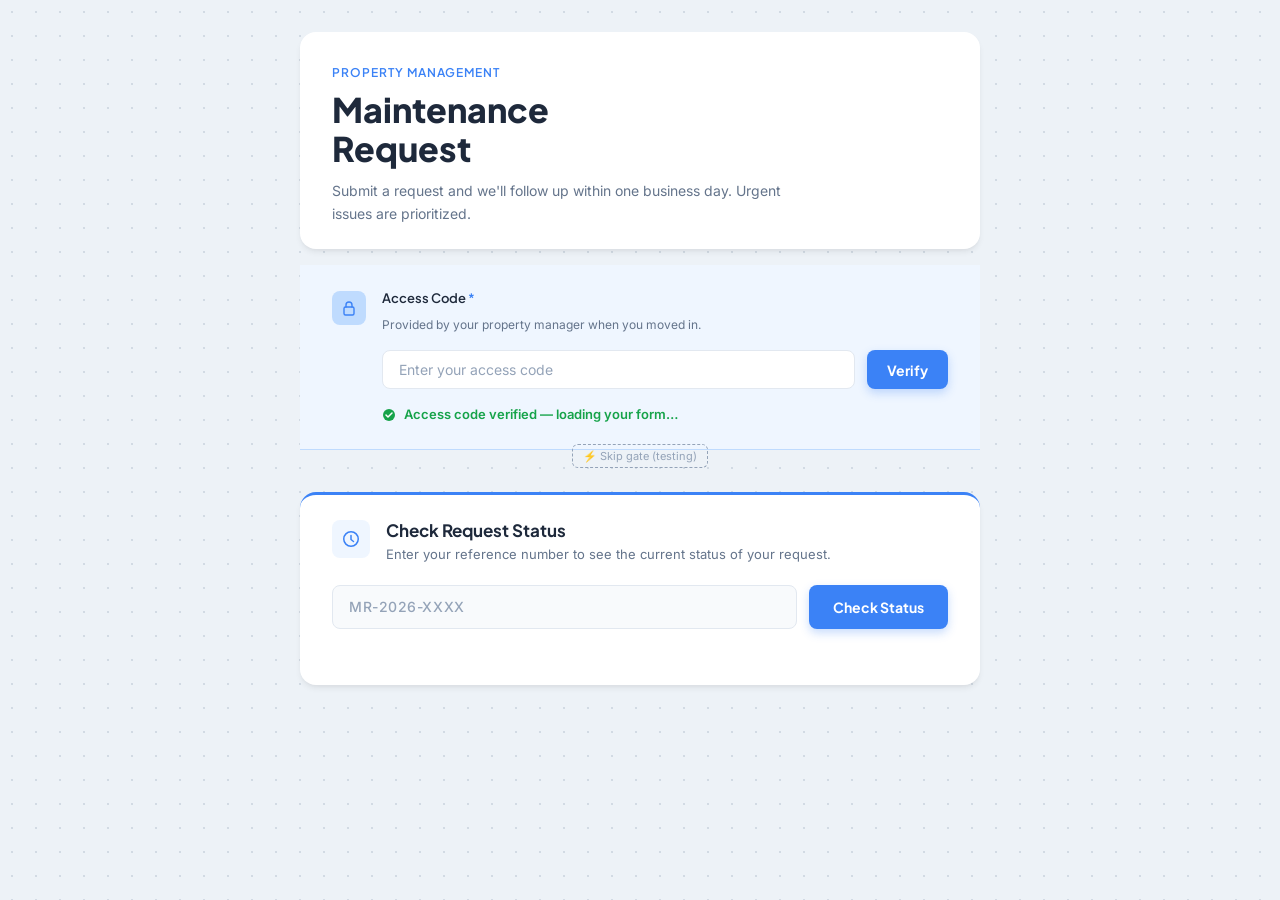
==== index.html @ 2caa8ffc "Rename maintenance_request.html to index.html for GitHub Pages Co-Authored-By: Claude Sonnet 4.6 <no" ====
<!DOCTYPE html>
<html lang="en">
<head>
  <meta charset="UTF-8" />
  <meta name="viewport" content="width=device-width, initial-scale=1.0" />
  <title>Maintenance Request</title>
  <link rel="stylesheet" href="style.css" />
</head>
<body>

<main class="page">
  <div class="form-container" id="formContainer">

    <!-- ══ SCREEN 1: Login + Status Check ══════════════════════════ -->
    <div id="screen1">

      <header class="form-header">
        <span class="form-header__eyebrow">Property Management</span>
        <h1 class="form-header__title">Maintenance<br>Request</h1>
        <p class="form-header__subtitle">Submit a request and we'll follow up within one business day. Urgent issues are prioritized.</p>
      </header>

      <!-- Access Code Gate -->
      <section class="form-section access-gate" id="accessGate">
        <div class="access-gate__inner">
          <div class="access-gate__icon" aria-hidden="true">
            <svg width="16" height="16" viewBox="0 0 16 16" fill="none" xmlns="http://www.w3.org/2000/svg">
              <rect x="3" y="7" width="10" height="8" rx="1.5" stroke="currentColor" stroke-width="1.4"/>
              <path d="M5 7V5a3 3 0 1 1 6 0v2" stroke="currentColor" stroke-width="1.4" stroke-linecap="round"/>
            </svg>
          </div>
          <div class="field access-gate__field">
            <label class="field__label field__label--required" for="accessCode">Access Code</label>
            <p class="access-gate__hint">Provided by your property manager when you moved in.</p>
            <div class="access-gate__input-row" id="accessGateInputRow">
              <input
                class="field__input access-gate__input"
                type="text"
                id="accessCode"
                name="accessCode"
                autocomplete="off"
                spellcheck="false"
                placeholder="Enter your access code"
              />
              <button type="button" class="access-gate__verify-btn" id="verifyBtn">
                <span id="verifyBtnLabel">Verify</span>
                <div class="dot-pulse access-gate__dots" id="verifyDotPulse" aria-hidden="true">
                  <span></span><span></span><span></span>
                </div>
              </button>
            </div>
            <span class="field__error" id="accessCode-error">Invalid access code. Please check with your property manager.</span>
            <div class="access-gate__verified-badge" id="verifiedBadge" hidden>
              <svg width="14" height="14" viewBox="0 0 14 14" fill="none" aria-hidden="true">
                <circle cx="7" cy="7" r="6" fill="#16A34A"/>
                <path d="M4 7l2 2 4-4" stroke="#fff" stroke-width="1.5" stroke-linecap="round" stroke-linejoin="round"/>
              </svg>
              Access code verified — loading your form…
            </div>
          </div>
        </div>
      </section>

      <!-- Testing bypass button — remove before going live -->
      <div style="text-align:center;margin-top:-8px;margin-bottom:4px">
        <button type="button" id="testSkipBtn" style="font-size:11px;padding:4px 10px;border:1px dashed #94A3B8;border-radius:6px;background:transparent;color:#94A3B8;cursor:pointer;font-family:var(--font-body)">⚡ Skip gate (testing)</button>
      </div>

      <!-- Status Checker -->
      <section class="status-checker" id="statusChecker" aria-label="Check request status">

        <div class="status-checker__header">
          <div class="status-checker__icon" aria-hidden="true">
            <svg width="18" height="18" viewBox="0 0 18 18" fill="none" xmlns="http://www.w3.org/2000/svg">
              <circle cx="9" cy="9" r="7.25" stroke="currentColor" stroke-width="1.5"/>
              <path d="M9 5.5v4l2.5 2" stroke="currentColor" stroke-width="1.5" stroke-linecap="round" stroke-linejoin="round"/>
            </svg>
          </div>
          <div>
            <h2 class="status-checker__title">Check Request Status</h2>
            <p class="status-checker__subtitle">Enter your reference number to see the current status of your request.</p>
          </div>
        </div>

        <div class="status-checker__form">
          <div class="status-checker__input-row">
            <input
              class="status-checker__input"
              type="text"
              id="statusRefInput"
              placeholder="MR-2026-XXXX"
              autocomplete="off"
              spellcheck="false"
              maxlength="15"
              aria-label="Reference number"
            />
            <button class="status-checker__btn" id="statusCheckBtn" type="button">
              <span class="status-checker__btn-label" id="statusBtnLabel">Check Status</span>
              <div class="dot-pulse status-checker__btn-dots" id="statusDotPulse" aria-hidden="true">
                <span></span><span></span><span></span>
              </div>
            </button>
          </div>
          <p class="status-checker__input-hint" id="statusInputHint" aria-live="polite"></p>
        </div>

        <div class="status-result" id="statusResult" hidden>

          <div class="status-result__not-found" id="statusNotFound" hidden>
            <svg width="16" height="16" viewBox="0 0 16 16" fill="none" aria-hidden="true">
              <circle cx="8" cy="8" r="6.25" stroke="currentColor" stroke-width="1.5"/>
              <path d="M8 5v3.5" stroke="currentColor" stroke-width="1.5" stroke-linecap="round"/>
              <circle cx="8" cy="11" r="0.75" fill="currentColor"/>
            </svg>
            <span>No request found for that reference number. Please double-check and try again.</span>
          </div>

          <div class="status-result__card" id="statusCard" hidden>
            <div class="status-result__top">
              <div class="status-result__ref-row">
                <span class="status-result__ref" id="statusCardRef"></span>
                <span class="status-badge" id="statusBadge"></span>
              </div>
              <p class="status-result__submitted" id="statusCardSubmitted"></p>
            </div>
            <div class="status-result__details">
              <div class="status-result__detail">
                <span class="status-result__detail-key">Property</span>
                <span class="status-result__detail-val" id="statusCardProperty"></span>
              </div>
              <div class="status-result__detail">
                <span class="status-result__detail-key">Problem type</span>
                <span class="status-result__detail-val" id="statusCardProblemType"></span>
              </div>
              <div class="status-result__detail">
                <span class="status-result__detail-key">Tenant</span>
                <span class="status-result__detail-val" id="statusCardTenant"></span>
              </div>
            </div>
            <div class="status-result__notes" id="statusCardNotesWrap" hidden>
              <span class="status-result__notes-label">Notes from management</span>
              <p class="status-result__notes-body" id="statusCardNotes"></p>
            </div>
          </div>

        </div>

      </section>

    </div><!-- /#screen1 -->

    <!-- ══ SCREEN 2: Maintenance Form ══════════════════════════════ -->
    <div id="screen2" hidden>

      <header class="form-header form-header--compact">
        <span class="form-header__eyebrow">Property Management</span>
        <p class="form-header__title--compact">Maintenance Request</p>
        <div class="form-header__meta">
          <span class="ref-chip" id="refChip">MR-—</span>
          <span class="form-header__date" id="headerDate"></span>
        </div>
      </header>

      <!-- Error Banner -->
      <div class="error-banner" id="errorBanner" role="alert"></div>

      <!-- Form -->
      <form id="maintenanceForm" novalidate>

        <!-- Tenant identity card (shown when access code auto-fills details) -->
        <div class="tenant-card" id="tenantCard" hidden>
          <div class="tenant-card__avatar">
            <svg width="18" height="18" viewBox="0 0 24 24" fill="none" stroke="currentColor" stroke-width="2" stroke-linecap="round" stroke-linejoin="round" aria-hidden="true"><path d="M20 21v-2a4 4 0 0 0-4-4H8a4 4 0 0 0-4 4v2"/><circle cx="12" cy="7" r="4"/></svg>
          </div>
          <div class="tenant-card__body">
            <p class="tenant-card__name" id="tcName"></p>
            <p class="tenant-card__meta"><span id="tcUnit"></span></p>
            <p class="tenant-card__meta tenant-card__meta--sub"><span id="tcEmail"></span><span class="tenant-card__sep">·</span><span id="tcPhone"></span></p>
          </div>
        </div>

        <div class="form-body" id="formBody">

        <!-- Section 1: Property + Urgency -->
        <section class="form-section" id="section1">
          <span class="section-label"><span class="section-num">1</span> <span class="section-title">Property &amp; Priority</span></span>
          <div class="field-group">

            <div class="field" id="propertyField">
              <label class="field__label field__label--required" for="property">Property</label>
              <select class="field__select" id="property" name="property" required>
                <option value="" disabled selected>Select your unit</option>
              </select>
              <span class="field__error" id="property-error">Please select a property.</span>
            </div>

            <div class="field">
              <span class="field__label field__label--required">Urgency</span>
              <div class="urgency-control" role="group" aria-label="Urgency level">
                <div class="urgency-control__slider urgency-control__slider--normal" id="urgencySlider"></div>
                <button type="button" class="urgency-btn" data-value="urgent" aria-pressed="false">Urgent</button>
                <button type="button" class="urgency-btn" data-value="normal" aria-pressed="true">Normal</button>
                <button type="button" class="urgency-btn" data-value="minor" aria-pressed="false">Minor</button>
              </div>
              <input type="hidden" id="urgency" name="urgency" value="normal" />
              <span class="field__error" id="urgency-error">Please select an urgency level.</span>
            </div>

          </div>
        </section>

        <!-- Section 2: Problem Type + Location -->
        <section class="form-section">
          <span class="section-label"><span class="section-num">2</span> Problem Details</span>
          <div class="field-group">

            <div class="field-row field-row--2">
              <div class="field">
                <label class="field__label field__label--required" for="problemType">Problem type</label>
                <select class="field__select" id="problemType" name="problemType" required>
                  <option value="" disabled selected>Select a category</option>
                </select>
                <span class="field__error" id="problemType-error">Please select a problem type.</span>
              </div>

              <div class="field">
                <label class="field__label field__label--required" for="locationInUnit">Location in unit</label>
                <select class="field__select" id="locationInUnit" name="locationInUnit" required>
                  <option value="" disabled selected>Select a location</option>
                </select>
                <span class="field__error" id="locationInUnit-error">Please select a location.</span>
              </div>
            </div>

          </div>
        </section>

        <!-- Section 3: Description -->
        <section class="form-section">
          <span class="section-label"><span class="section-num">3</span> Description</span>
          <div class="field-group">
            <div class="field">
              <label class="field__label field__label--required" for="description">Problem description</label>
              <textarea
                class="field__textarea"
                id="description"
                name="description"
                required
                placeholder="Describe the issue in detail — when it started, how severe it is, and any relevant observations…"
              ></textarea>
              <span class="field__error" id="description-error">Please describe the problem.</span>
            </div>
          </div>
        </section>

        <!-- Section 4: Tenant Info -->
        <section class="form-section" id="tenantInfoSection">
          <span class="section-label"><span class="section-num">4</span> Your Information</span>
          <div class="field-group">

            <div class="field">
              <label class="field__label field__label--required" for="tenantName">Full name</label>
              <input
                class="field__input"
                type="text"
                id="tenantName"
                name="tenantName"
                required
                autocomplete="name"
                placeholder="Jane Smith"
              />
              <span class="field__error" id="tenantName-error">Please enter your name.</span>
            </div>

            <div class="field-row field-row--2">
              <div class="field">
                <label class="field__label field__label--required" for="tenantEmail">Email address</label>
                <input
                  class="field__input"
                  type="email"
                  id="tenantEmail"
                  name="tenantEmail"
                  required
                  autocomplete="email"
                  placeholder="jane@example.com"
                />
                <span class="field__error" id="tenantEmail-error">Please enter a valid email address.</span>
              </div>

              <div class="field">
                <label class="field__label field__label--required" for="tenantPhone">Phone number</label>
                <input
                  class="field__input"
                  type="tel"
                  id="tenantPhone"
                  name="tenantPhone"
                  required
                  autocomplete="tel"
                  placeholder="(555) 000-0000"
                />
                <span class="field__error" id="tenantPhone-error">Please enter a phone number.</span>
              </div>
            </div>

          </div>
        </section>

        <!-- Section 5: Entry + Best Time -->
        <section class="form-section">
          <span class="section-label"><span class="section-num">5</span> Access &amp; Availability</span>
          <div class="field-group">

            <div class="field-row field-row--2">
              <div class="field">
                <label class="field__label field__label--required" for="permissionToEnter">Permission to enter</label>
                <select class="field__select" id="permissionToEnter" name="permissionToEnter" required>
                  <option value="" disabled selected>Select an option</option>
                  <option value="Yes">Yes</option>
                  <option value="No">No — please contact me first</option>
                  <option value="Only with notice">Only with notice</option>
                </select>
                <span class="field__error" id="permissionToEnter-error">Please select an entry option.</span>
              </div>

              <div class="field">
                <label class="field__label field__label--required" for="bestTime">Best time to contact</label>
                <select class="field__select" id="bestTime" name="bestTime" required>
                  <option value="" disabled selected>Select a time</option>
                  <option value="Morning">Morning (8 am – 12 pm)</option>
                  <option value="Afternoon">Afternoon (12 pm – 5 pm)</option>
                  <option value="Evening">Evening (5 pm – 8 pm)</option>
                </select>
                <span class="field__error" id="bestTime-error">Please select a best time.</span>
              </div>
            </div>

            <div class="field">
              <label class="field__label" for="preferredDays">Preferred days</label>
              <div class="days-control" role="group" aria-label="Preferred days">
                <button type="button" class="day-btn" data-value="Mon" aria-pressed="false">Mon</button>
                <button type="button" class="day-btn" data-value="Tue" aria-pressed="false">Tue</button>
                <button type="button" class="day-btn" data-value="Wed" aria-pressed="false">Wed</button>
                <button type="button" class="day-btn" data-value="Thu" aria-pressed="false">Thu</button>
                <button type="button" class="day-btn" data-value="Fri" aria-pressed="false">Fri</button>
                <button type="button" class="day-btn" data-value="Sat" aria-pressed="false">Sat</button>
                <button type="button" class="day-btn" data-value="Sun" aria-pressed="false">Sun</button>
              </div>
              <input type="hidden" id="preferredDays" name="preferredDays" value="">
            </div>

          </div>
        </section>

        <!-- Section 6: Photo Upload -->
        <section class="form-section">
          <span class="section-label"><span class="section-num">6</span> Photo <span style="font-weight:400;color:var(--ink-light);font-size:12px">(optional)</span></span>
          <div class="field-group">
            <div class="field">
              <div class="drop-zone" id="dropZone">
                <input
                  class="drop-zone__input"
                  type="file"
                  id="photo"
                  name="photo"
                  accept="image/*,.pdf"
                />
                <svg class="drop-zone__icon" viewBox="0 0 32 32" fill="none" xmlns="http://www.w3.org/2000/svg">
                  <rect x="3" y="5" width="26" height="22" rx="1" stroke="currentColor" stroke-width="1.5"/>
                  <circle cx="11" cy="12" r="2.5" stroke="currentColor" stroke-width="1.5"/>
                  <path d="M3 22l7-7 5 5 4-4 10 7" stroke="currentColor" stroke-width="1.5" stroke-linejoin="round"/>
                </svg>
                <p class="drop-zone__label">
                  <strong>Click to upload</strong> or drag and drop<br>
                  JPG, PNG, HEIC, PDF — max 10 MB
                </p>
              </div>

              <div class="drop-zone__preview" id="photoPreview">
                <svg width="16" height="16" viewBox="0 0 16 16" fill="none" xmlns="http://www.w3.org/2000/svg" style="flex-shrink:0;opacity:0.5">
                  <rect x="1" y="1" width="14" height="14" rx="1" stroke="currentColor" stroke-width="1.2"/>
                  <path d="M1 11l4-4 3 3 2-2 5 4" stroke="currentColor" stroke-width="1.2"/>
                </svg>
                <span class="drop-zone__preview-name" id="photoName"></span>
                <button type="button" class="drop-zone__preview-remove" id="photoRemove">Remove</button>
              </div>
            </div>
          </div>
        </section>

        </div><!-- /.form-body -->

      </form>

      <!-- Submit footer -->
      <footer class="form-footer" id="formFooter">
        <button type="submit" form="maintenanceForm" class="submit-btn" id="submitBtn">
          <span class="submit-label" id="submitLabel">Submit Request</span>
          <div class="dot-pulse" id="dotPulse" aria-hidden="true">
            <span></span><span></span><span></span>
          </div>
        </button>
        <p class="form-footer__note">Fields marked * are required. We'll follow up within one business day.</p>
      </footer>

      <!-- Success State -->
      <div class="success-state" id="successState" hidden>
        <div class="success-card">
          <div class="success-card__icon">
            <svg width="20" height="20" viewBox="0 0 20 20" fill="none" xmlns="http://www.w3.org/2000/svg">
              <path d="M4 10l4 4 8-8" stroke="currentColor" stroke-width="2" stroke-linecap="square"/>
            </svg>
          </div>
          <h2 class="success-card__title">Request Received</h2>
          <p class="success-card__body">Your maintenance request has been submitted. We'll be in touch within one business day to schedule a visit or follow up with questions.</p>
          <div class="success-card__ref" id="successRef"></div>
          <div class="success-card__details" id="successDetails"></div>
          <button type="button" class="new-request-btn" id="newRequestBtn">Submit another request</button>
        </div>
      </div>

    </div><!-- /#screen2 -->

  </div>
</main>

<script src="config.js"></script>
<script src="script.js"></script>
</body>
</html>
---- style.css ----
@import url('https://fonts.googleapis.com/css2?family=Plus+Jakarta+Sans:wght@400;500;600;700;800&family=Inter:wght@300;400;500&display=swap');

/* ── Custom Properties ───────────────────────────────────────────── */
:root {
  --bg:           #EDF2F7;
  --page-bg:      #EDF2F7;
  --card:         #FFFFFF;
  --ink:          #1E293B;
  --ink-muted:    #64748B;
  --ink-light:    #94A3B8;
  --accent:       #3B82F6;
  --accent-hover: #2563EB;
  --accent-light: #EFF6FF;
  --accent-mid:   #BFDBFE;
  --border:       #E2E8F0;
  --border-focus: #93C5FD;
  --surface:      #F8FAFC;
  --error:        #DC2626;
  --error-light:  #FEF2F2;
  --error-border: #FECACA;
  --success:      #16A34A;
  --success-light:#F0FDF4;
  --urgent-bg:    #FEF2F2;
  --urgent-text:  #DC2626;
  --normal-bg:    #EFF6FF;
  --normal-text:  #2563EB;
  --minor-bg:     #F0FDF4;
  --minor-text:   #16A34A;

  --font-display: 'Plus Jakarta Sans', sans-serif;
  --font-body:    'Inter', sans-serif;

  --sp-1: 4px;
  --sp-2: 8px;
  --sp-3: 12px;
  --sp-4: 16px;
  --sp-5: 20px;
  --sp-6: 24px;
  --sp-8: 32px;
  --sp-10: 40px;
  --sp-12: 48px;
  --sp-16: 64px;

  --radius-sm: 8px;
  --radius:    12px;
  --radius-lg: 16px;
  --shadow-sm: 0 1px 3px rgba(0,0,0,0.06), 0 1px 2px rgba(0,0,0,0.04);
  --shadow:    0 4px 6px -1px rgba(0,0,0,0.07), 0 2px 4px -1px rgba(0,0,0,0.04);
  --shadow-lg: 0 10px 25px -5px rgba(0,0,0,0.08), 0 4px 10px -5px rgba(0,0,0,0.04);
  --transition: 180ms ease;
}

/* ── Reset ───────────────────────────────────────────────────────── */
*, *::before, *::after { box-sizing: border-box; margin: 0; padding: 0; }
html { font-size: 16px; -webkit-font-smoothing: antialiased; }
body {
  font-family: var(--font-body);
  background-color: var(--page-bg);
  color: var(--ink);
  line-height: 1.5;
  min-height: 100vh;
}

/* ── Subtle dot background ───────────────────────────────────────── */
body::before {
  content: '';
  position: fixed;
  inset: 0;
  pointer-events: none;
  background-image: radial-gradient(circle, rgba(148,163,184,0.3) 1px, transparent 1px);
  background-size: 24px 24px;
  z-index: 0;
}

/* ── Page Layout ─────────────────────────────────────────────────── */
.page {
  position: relative;
  z-index: 1;
  min-height: 100vh;
  padding: var(--sp-8) var(--sp-4) var(--sp-16);
  display: flex;
  flex-direction: column;
  align-items: center;
}

.form-container {
  width: 100%;
  max-width: 680px;
}

/* ── Form Header ─────────────────────────────────────────────────── */
.form-header {
  background: var(--card);
  border-radius: var(--radius-lg);
  box-shadow: var(--shadow);
  padding: var(--sp-8) var(--sp-8) var(--sp-6);
  margin-bottom: var(--sp-4);
  display: flex;
  flex-direction: column;
  gap: var(--sp-2);
}

.form-header__eyebrow {
  font-family: var(--font-display);
  font-size: 12px;
  font-weight: 600;
  letter-spacing: 0.08em;
  text-transform: uppercase;
  color: var(--accent);
}

.form-header__title {
  font-family: var(--font-display);
  font-size: clamp(24px, 4vw, 34px);
  font-weight: 800;
  line-height: 1.15;
  color: var(--ink);
}

.form-header__subtitle {
  font-size: 14px;
  color: var(--ink-muted);
  max-width: 460px;
  line-height: 1.6;
  margin-top: var(--sp-1);
}

.form-header__meta {
  display: flex;
  align-items: center;
  gap: var(--sp-3);
  margin-top: var(--sp-3);
  flex-wrap: wrap;
}

.ref-chip {
  font-family: var(--font-body);
  font-size: 12px;
  font-weight: 500;
  color: var(--accent);
  background: var(--accent-light);
  border: 1px solid var(--accent-mid);
  padding: 3px var(--sp-3);
  border-radius: 100px;
  letter-spacing: 0.04em;
}

.form-header__date {
  font-size: 12px;
  color: var(--ink-light);
}

/* ── Compact header (Screen 2) ───────────────────────────────────── */
.form-header--compact {
  padding: var(--sp-5) var(--sp-8);
  flex-direction: row;
  align-items: center;
  justify-content: space-between;
  gap: var(--sp-4);
  margin-bottom: 0;
  border-radius: 0;
  border-bottom: 1px solid var(--border);
  box-shadow: none;
  position: sticky;
  top: 0;
  z-index: 10;
}

.form-header__title--compact {
  font-family: var(--font-display);
  font-size: 15px;
  font-weight: 700;
  color: var(--ink);
  margin: 0;
  white-space: nowrap;
}

.form-header--compact .form-header__eyebrow { display: none; }

.form-header--compact .form-header__meta {
  margin-top: 0;
  flex-wrap: nowrap;
}

/* ── Screen 2 slide-in ───────────────────────────────────────────── */
#screen2:not([hidden]) {
  animation: slideUp 280ms cubic-bezier(0.4, 0, 0.2, 1) both;
}

/* ── Error Banner ────────────────────────────────────────────────── */
.error-banner {
  display: none;
  background: var(--error-light);
  border: 1px solid var(--error-border);
  border-left: 4px solid var(--error);
  border-radius: var(--radius-sm);
  padding: var(--sp-3) var(--sp-4);
  font-size: 13px;
  color: var(--error);
  margin-bottom: var(--sp-4);
}

.error-banner--visible { display: block; }

/* ── Form card wrapper ───────────────────────────────────────────── */
#maintenanceForm {
  background: var(--card);
  border-radius: var(--radius-lg);
  box-shadow: var(--shadow);
  overflow: hidden;
}

/* ── Form Sections ───────────────────────────────────────────────── */
.form-section {
  padding: var(--sp-6) var(--sp-8);
  border-bottom: 1px solid var(--border);
}

.form-section:last-of-type {
  border-bottom: none;
}

.section-label {
  font-family: var(--font-display);
  font-size: 13px;
  font-weight: 700;
  color: var(--ink);
  margin-bottom: var(--sp-5);
  display: flex;
  align-items: center;
  gap: var(--sp-2);
}

.section-num {
  display: inline-flex;
  align-items: center;
  justify-content: center;
  width: 22px;
  height: 22px;
  background: var(--accent-light);
  color: var(--accent);
  border-radius: 50%;
  font-size: 11px;
  font-weight: 700;
  flex-shrink: 0;
}

/* ── Field Groups ────────────────────────────────────────────────── */
.field-group {
  display: flex;
  flex-direction: column;
  gap: var(--sp-4);
}

.field-row {
  display: grid;
  grid-template-columns: 1fr;
  gap: var(--sp-4);
}

@media (min-width: 580px) {
  .field-row--2 { grid-template-columns: 1fr 1fr; }
  .field-row--3 { grid-template-columns: 1fr 1fr 1fr; }
}

/* ── Individual Fields ───────────────────────────────────────────── */
.field {
  display: flex;
  flex-direction: column;
  gap: var(--sp-2);
}

.field__label {
  font-family: var(--font-display);
  font-size: 13px;
  font-weight: 600;
  color: var(--ink);
}

.field__label--required::after {
  content: ' *';
  color: var(--accent);
}

.field__input,
.field__select,
.field__textarea {
  font-family: var(--font-body);
  font-size: 14px;
  font-weight: 400;
  color: var(--ink);
  background: var(--surface);
  border: 1.5px solid var(--border);
  border-radius: var(--radius-sm);
  padding: 10px var(--sp-4);
  width: 100%;
  transition: border-color var(--transition), box-shadow var(--transition), background var(--transition);
  appearance: none;
  -webkit-appearance: none;
}

.field__input::placeholder,
.field__textarea::placeholder {
  color: var(--ink-light);
}

.field__input:focus,
.field__select:focus,
.field__textarea:focus {
  outline: none;
  background: #fff;
  border-color: var(--border-focus);
  box-shadow: 0 0 0 3px var(--accent-light);
}

.field__input[aria-invalid="true"],
.field__select[aria-invalid="true"],
.field__textarea[aria-invalid="true"] {
  border-color: var(--error);
  background: var(--error-light);
  box-shadow: 0 0 0 3px var(--error-light);
}

.field__select {
  background-image: url("data:image/svg+xml,%3Csvg xmlns='http://www.w3.org/2000/svg' width='12' height='8' viewBox='0 0 12 8'%3E%3Cpath d='M1 1l5 5 5-5' stroke='%2394A3B8' stroke-width='1.8' fill='none' stroke-linecap='round' stroke-linejoin='round'/%3E%3C/svg%3E");
  background-repeat: no-repeat;
  background-position: right var(--sp-4) center;
  padding-right: var(--sp-10);
  cursor: pointer;
}

.field__textarea {
  resize: vertical;
  min-height: 110px;
  line-height: 1.6;
}

.field__error {
  font-size: 12px;
  color: var(--error);
  display: none;
  font-weight: 500;
}

.field__error--visible { display: block; }

/* ── Urgency Segmented Control ───────────────────────────────────── */
.urgency-control {
  position: relative;
  display: grid;
  grid-template-columns: 1fr 1fr 1fr;
  border: 1.5px solid var(--border);
  border-radius: var(--radius-sm);
  overflow: hidden;
  background: var(--surface);
  padding: 4px;
  gap: 4px;
}

.urgency-control__slider { display: none; }

.urgency-btn {
  position: relative;
  z-index: 1;
  padding: var(--sp-3) var(--sp-2);
  border: none;
  background: transparent;
  cursor: pointer;
  font-family: var(--font-display);
  font-size: 12px;
  font-weight: 600;
  color: var(--ink-muted);
  transition: all var(--transition);
  text-align: center;
  border-radius: 6px;
  user-select: none;
}

.urgency-btn:hover { background: var(--border); color: var(--ink); }

.urgency-btn[data-value="urgent"][aria-pressed="true"] {
  background: var(--urgent-bg);
  color: var(--urgent-text);
  box-shadow: var(--shadow-sm);
}

.urgency-btn[data-value="normal"][aria-pressed="true"] {
  background: var(--normal-bg);
  color: var(--normal-text);
  box-shadow: var(--shadow-sm);
}

.urgency-btn[data-value="minor"][aria-pressed="true"] {
  background: var(--minor-bg);
  color: var(--minor-text);
  box-shadow: var(--shadow-sm);
}

/* ── Preferred Days Control ──────────────────────────────────────── */
.days-control {
  display: flex;
  flex-wrap: wrap;
  gap: 6px;
  margin-top: 2px;
}

.day-btn {
  padding: var(--sp-2) var(--sp-3);
  border: 1.5px solid var(--border);
  border-radius: var(--radius-sm);
  background: var(--surface);
  cursor: pointer;
  font-family: var(--font-display);
  font-size: 12px;
  font-weight: 600;
  color: var(--ink-muted);
  transition: all var(--transition);
  user-select: none;
  min-width: 44px;
  text-align: center;
}

.day-btn:hover { background: var(--border); color: var(--ink); }

.day-btn[aria-pressed="true"] {
  background: var(--accent-light);
  color: var(--accent-hover);
  border-color: var(--accent-mid);
  box-shadow: var(--shadow-sm);
}

/* ── File Upload Drop Zone ───────────────────────────────────────── */
.drop-zone {
  border: 2px dashed var(--border);
  border-radius: var(--radius-sm);
  padding: var(--sp-8) var(--sp-6);
  text-align: center;
  cursor: pointer;
  transition: background var(--transition), border-color var(--transition);
  position: relative;
  background: var(--surface);
}

.drop-zone:hover,
.drop-zone--dragover {
  background: var(--accent-light);
  border-color: var(--accent);
}

.drop-zone__input {
  position: absolute;
  inset: 0;
  opacity: 0;
  cursor: pointer;
  width: 100%;
  height: 100%;
}

.drop-zone__icon {
  width: 36px;
  height: 36px;
  margin: 0 auto var(--sp-3);
  color: var(--ink-light);
}

.drop-zone__label {
  font-size: 13px;
  color: var(--ink-muted);
  line-height: 1.6;
}

.drop-zone__label strong {
  color: var(--accent);
  font-weight: 600;
}

.drop-zone__preview {
  display: none;
  align-items: center;
  gap: var(--sp-3);
  margin-top: var(--sp-3);
  padding: var(--sp-3) var(--sp-4);
  background: var(--success-light);
  border: 1px solid #BBF7D0;
  border-radius: var(--radius-sm);
  text-align: left;
}

.drop-zone__preview--visible { display: flex; }

.drop-zone__preview-name {
  font-size: 13px;
  font-weight: 500;
  color: var(--success);
  flex: 1;
  overflow: hidden;
  text-overflow: ellipsis;
  white-space: nowrap;
}

.drop-zone__preview-remove {
  background: none;
  border: none;
  cursor: pointer;
  font-size: 12px;
  color: var(--ink-muted);
  padding: 0;
  flex-shrink: 0;
  font-weight: 500;
}

.drop-zone__preview-remove:hover { color: var(--error); }

/* ── Submit Button ───────────────────────────────────────────────── */
.form-footer {
  padding: var(--sp-6) var(--sp-8) var(--sp-8);
  background: var(--card);
  border-radius: var(--radius-lg);
  box-shadow: var(--shadow);
  margin-top: var(--sp-4);
  display: flex;
  flex-direction: column;
  gap: var(--sp-3);
}

.submit-btn {
  font-family: var(--font-display);
  font-size: 15px;
  font-weight: 700;
  color: #fff;
  background: var(--accent);
  border: none;
  border-radius: var(--radius-sm);
  padding: var(--sp-4) var(--sp-8);
  cursor: pointer;
  transition: background var(--transition), transform 80ms ease, box-shadow var(--transition);
  display: flex;
  align-items: center;
  justify-content: center;
  gap: var(--sp-3);
  min-height: 50px;
  width: 100%;
  box-shadow: 0 4px 14px rgba(59,130,246,0.35);
}

@media (min-width: 580px) {
  .submit-btn { width: auto; align-self: flex-start; padding: var(--sp-4) var(--sp-10); }
}

.submit-btn:hover:not(:disabled) {
  background: var(--accent-hover);
  box-shadow: 0 6px 18px rgba(59,130,246,0.45);
}

.submit-btn:active:not(:disabled) { transform: translateY(1px); box-shadow: none; }

.submit-btn:disabled { opacity: 0.6; cursor: not-allowed; box-shadow: none; }

/* Loading dots */
.dot-pulse {
  display: none;
  gap: 5px;
  align-items: center;
}

.dot-pulse--visible { display: flex; }

.dot-pulse span {
  width: 5px;
  height: 5px;
  border-radius: 50%;
  background: #fff;
  animation: pulse 1.2s ease-in-out infinite;
}

.dot-pulse span:nth-child(2) { animation-delay: 0.2s; }
.dot-pulse span:nth-child(3) { animation-delay: 0.4s; }

@keyframes pulse {
  0%, 80%, 100% { transform: scale(0.7); opacity: 0.5; }
  40%            { transform: scale(1);   opacity: 1;   }
}

.submit-label { transition: opacity var(--transition); }

.form-footer__note {
  font-size: 12px;
  color: var(--ink-light);
}

/* ── Success State ───────────────────────────────────────────────── */
.success-state {
  padding: var(--sp-4) 0;
  animation: slideUp 350ms cubic-bezier(0.4, 0, 0.2, 1) both;
}

@keyframes slideUp {
  from { opacity: 0; transform: translateY(20px); }
  to   { opacity: 1; transform: translateY(0);    }
}

.success-card {
  background: var(--card);
  border-radius: var(--radius-lg);
  box-shadow: var(--shadow-lg);
  padding: var(--sp-10) var(--sp-8);
}

.success-card__icon {
  width: 52px;
  height: 52px;
  background: var(--success-light);
  border-radius: 50%;
  display: flex;
  align-items: center;
  justify-content: center;
  color: var(--success);
  margin-bottom: var(--sp-5);
}

.success-card__title {
  font-family: var(--font-display);
  font-size: 26px;
  font-weight: 800;
  color: var(--ink);
  margin-bottom: var(--sp-2);
}

.success-card__body {
  font-size: 14px;
  color: var(--ink-muted);
  margin-bottom: var(--sp-5);
  line-height: 1.7;
  max-width: 440px;
}

.success-card__ref {
  font-size: 13px;
  font-weight: 600;
  color: var(--accent);
  background: var(--accent-light);
  border: 1px solid var(--accent-mid);
  display: inline-block;
  padding: var(--sp-2) var(--sp-4);
  border-radius: 100px;
  margin-bottom: var(--sp-6);
}

.success-card__details {
  border-top: 1px solid var(--border);
  padding-top: var(--sp-5);
  display: flex;
  flex-direction: column;
  gap: var(--sp-3);
}

.success-detail {
  display: flex;
  gap: var(--sp-4);
  font-size: 14px;
  align-items: baseline;
}

.success-detail__key {
  font-size: 12px;
  font-weight: 600;
  color: var(--ink-light);
  text-transform: uppercase;
  letter-spacing: 0.05em;
  min-width: 100px;
}

.success-detail__val { color: var(--ink); font-weight: 500; }

.new-request-btn {
  margin-top: var(--sp-8);
  font-family: var(--font-display);
  font-size: 13px;
  font-weight: 600;
  background: none;
  border: 1.5px solid var(--border);
  color: var(--ink-muted);
  padding: var(--sp-3) var(--sp-5);
  cursor: pointer;
  transition: all var(--transition);
  border-radius: var(--radius-sm);
}

.new-request-btn:hover {
  border-color: var(--accent);
  color: var(--accent);
  background: var(--accent-light);
}

/* ── Form slide-out on success ───────────────────────────────────── */
@keyframes fadeSlideOut {
  to { opacity: 0; transform: translateY(-12px); pointer-events: none; }
}

/* ── Access Code Gate ────────────────────────────────────────────── */
.form-body {
  animation: slideUp 300ms cubic-bezier(0.4, 0, 0.2, 1) both;
}

.access-gate {
  background: var(--accent-light);
  border-bottom: 1px solid var(--accent-mid) !important;
}

.access-gate--verified {
  background: var(--success-light);
  border-bottom: 1px solid #BBF7D0 !important;
}

.access-gate__inner {
  display: flex;
  align-items: flex-start;
  gap: var(--sp-4);
}

.access-gate__icon {
  width: 34px;
  height: 34px;
  background: var(--accent-mid);
  border-radius: var(--radius-sm);
  display: flex;
  align-items: center;
  justify-content: center;
  color: var(--accent);
  flex-shrink: 0;
  margin-top: 2px;
}

.access-gate__field { flex: 1; }

.access-gate__hint {
  font-size: 12px;
  color: var(--ink-muted);
  margin-bottom: var(--sp-2);
}

.access-gate__input { background: #fff; flex: 1; min-width: 0; }

.access-gate__input-row {
  display: flex;
  gap: var(--sp-3);
}

.access-gate__verify-btn {
  font-family: var(--font-display);
  font-size: 14px;
  font-weight: 700;
  color: #fff;
  background: var(--accent);
  border: none;
  border-radius: var(--radius-sm);
  padding: 10px var(--sp-5);
  cursor: pointer;
  transition: background var(--transition), box-shadow var(--transition), transform 80ms ease;
  display: flex;
  align-items: center;
  gap: var(--sp-2);
  white-space: nowrap;
  flex-shrink: 0;
  box-shadow: 0 4px 10px rgba(59,130,246,0.28);
}

.access-gate__verify-btn:hover:not(:disabled) {
  background: var(--accent-hover);
  box-shadow: 0 6px 14px rgba(59,130,246,0.38);
}

.access-gate__verify-btn:active:not(:disabled) { transform: translateY(1px); box-shadow: none; }
.access-gate__verify-btn:disabled { opacity: 0.6; cursor: not-allowed; box-shadow: none; }

.access-gate__dots { display: none; }
.access-gate__dots--visible { display: flex; }

.access-gate__verified-badge {
  display: flex;
  align-items: center;
  gap: var(--sp-2);
  font-size: 13px;
  font-weight: 600;
  color: var(--success);
  margin-top: var(--sp-2);
}

@media (max-width: 479px) {
  .access-gate__input-row { flex-direction: column; }
  .access-gate__verify-btn { width: 100%; justify-content: center; }
}

/* ── Tenant identity card ────────────────────────────────────────── */
.tenant-card {
  display: flex;
  align-items: flex-start;
  gap: 12px;
  padding: 14px 32px;
  background: #F0FDF4;
  border-bottom: 1px solid #BBF7D0;
}

.tenant-card__avatar {
  width: 32px;
  height: 32px;
  border-radius: 50%;
  background: #D1FAE5;
  color: #059669;
  display: flex;
  align-items: center;
  justify-content: center;
  flex-shrink: 0;
  margin-top: 2px;
}

.tenant-card__body { flex: 1; min-width: 0; }

.tenant-card__name {
  font-family: var(--font-display);
  font-size: 14px;
  font-weight: 700;
  color: var(--ink);
  margin: 0 0 2px;
}

.tenant-card__meta {
  font-size: 12px;
  color: var(--ink-muted);
  margin: 0;
  display: flex;
  align-items: center;
  gap: 6px;
  flex-wrap: wrap;
}

.tenant-card__meta--sub { margin-top: 2px; color: var(--ink-light); }
.tenant-card__sep { opacity: 0.5; }

@media (max-width: 479px) {
  .tenant-card { padding: 12px 20px; }
}

/* ── Status badge color tokens ───────────────────────────────────── */
:root {
  --status-submitted-bg:    #EFF6FF;
  --status-submitted-text:  #1D4ED8;
  --status-submitted-ring:  #BFDBFE;
  --status-inprogress-bg:   #FFFBEB;
  --status-inprogress-text: #B45309;
  --status-inprogress-ring: #FDE68A;
  --status-scheduled-bg:    #F5F3FF;
  --status-scheduled-text:  #6D28D9;
  --status-scheduled-ring:  #DDD6FE;
  --status-resolved-bg:     #F0FDF4;
  --status-resolved-text:   #15803D;
  --status-resolved-ring:   #BBF7D0;
}

/* ── Status Checker Card ─────────────────────────────────────────── */
.status-checker {
  background: var(--card);
  border-radius: var(--radius-lg);
  box-shadow: var(--shadow);
  padding: var(--sp-6) var(--sp-8) var(--sp-8);
  margin-top: var(--sp-6);
  border-top: 3px solid var(--accent);
}

.status-checker__header {
  display: flex;
  align-items: flex-start;
  gap: var(--sp-4);
  margin-bottom: var(--sp-5);
}

.status-checker__icon {
  width: 38px;
  height: 38px;
  background: var(--accent-light);
  border-radius: var(--radius-sm);
  display: flex;
  align-items: center;
  justify-content: center;
  color: var(--accent);
  flex-shrink: 0;
  margin-top: 1px;
}

.status-checker__title {
  font-family: var(--font-display);
  font-size: 17px;
  font-weight: 700;
  color: var(--ink);
  line-height: 1.3;
}

.status-checker__subtitle {
  font-size: 13px;
  color: var(--ink-muted);
  margin-top: var(--sp-1);
  line-height: 1.5;
}

.status-checker__form { display: flex; flex-direction: column; gap: var(--sp-2); }

.status-checker__input-row {
  display: flex;
  gap: var(--sp-3);
  flex-wrap: wrap;
}

.status-checker__input {
  font-family: var(--font-body);
  font-size: 14px;
  font-weight: 500;
  color: var(--ink);
  background: var(--surface);
  border: 1.5px solid var(--border);
  border-radius: var(--radius-sm);
  padding: 10px var(--sp-4);
  flex: 1;
  min-width: 160px;
  letter-spacing: 0.04em;
  transition: border-color var(--transition), box-shadow var(--transition), background var(--transition);
}

.status-checker__input::placeholder { color: var(--ink-light); letter-spacing: 0.04em; }

.status-checker__input:focus {
  outline: none;
  background: #fff;
  border-color: var(--border-focus);
  box-shadow: 0 0 0 3px var(--accent-light);
}

.status-checker__input--error {
  border-color: var(--error);
  background: var(--error-light);
  box-shadow: 0 0 0 3px var(--error-light);
}

.status-checker__btn {
  font-family: var(--font-display);
  font-size: 14px;
  font-weight: 700;
  color: #fff;
  background: var(--accent);
  border: none;
  border-radius: var(--radius-sm);
  padding: 10px var(--sp-6);
  cursor: pointer;
  transition: background var(--transition), box-shadow var(--transition), transform 80ms ease;
  display: flex;
  align-items: center;
  justify-content: center;
  gap: var(--sp-2);
  min-height: 44px;
  white-space: nowrap;
  box-shadow: 0 4px 10px rgba(59,130,246,0.28);
  flex-shrink: 0;
}

.status-checker__btn:hover:not(:disabled) {
  background: var(--accent-hover);
  box-shadow: 0 6px 14px rgba(59,130,246,0.38);
}

.status-checker__btn:active:not(:disabled) { transform: translateY(1px); box-shadow: none; }
.status-checker__btn:disabled { opacity: 0.6; cursor: not-allowed; box-shadow: none; }

.status-checker__btn-dots { display: none; }
.status-checker__btn-dots--visible { display: flex; }

.status-checker__input-hint {
  font-size: 12px;
  color: var(--error);
  min-height: 16px;
  font-weight: 500;
}

/* ── Result area ─────────────────────────────────────────────────── */
.status-result {
  margin-top: var(--sp-5);
  animation: slideUp 300ms cubic-bezier(0.4, 0, 0.2, 1) both;
}

.status-result__not-found {
  display: flex;
  align-items: flex-start;
  gap: var(--sp-3);
  padding: var(--sp-4);
  background: var(--error-light);
  border: 1px solid var(--error-border);
  border-radius: var(--radius-sm);
  font-size: 13px;
  color: var(--error);
  font-weight: 500;
  line-height: 1.5;
}

.status-result__not-found svg { flex-shrink: 0; margin-top: 1px; }

.status-result__card {
  background: var(--surface);
  border: 1.5px solid var(--border);
  border-radius: var(--radius);
  overflow: hidden;
}

.status-result__top {
  padding: var(--sp-4) var(--sp-5);
  border-bottom: 1px solid var(--border);
}

.status-result__ref-row {
  display: flex;
  align-items: center;
  justify-content: space-between;
  gap: var(--sp-3);
  flex-wrap: wrap;
}

.status-result__ref {
  font-family: var(--font-body);
  font-size: 13px;
  font-weight: 600;
  color: var(--ink-muted);
  letter-spacing: 0.05em;
}

.status-result__submitted {
  font-size: 12px;
  color: var(--ink-light);
  margin-top: var(--sp-1);
}

.status-result__details {
  padding: var(--sp-4) var(--sp-5);
  display: flex;
  flex-direction: column;
  gap: var(--sp-3);
  border-bottom: 1px solid var(--border);
}

.status-result__detail {
  display: flex;
  gap: var(--sp-4);
  font-size: 13px;
  align-items: baseline;
}

.status-result__detail-key {
  font-size: 11px;
  font-weight: 600;
  color: var(--ink-light);
  text-transform: uppercase;
  letter-spacing: 0.06em;
  min-width: 90px;
  flex-shrink: 0;
}

.status-result__detail-val { color: var(--ink); font-weight: 500; }

.status-result__notes {
  padding: var(--sp-4) var(--sp-5);
  background: #FFFBEB;
  border-top: 1px solid #FDE68A;
}

.status-result__notes-label {
  font-size: 11px;
  font-weight: 700;
  text-transform: uppercase;
  letter-spacing: 0.06em;
  color: #B45309;
  display: block;
  margin-bottom: var(--sp-2);
}

.status-result__notes-body {
  font-size: 13px;
  color: var(--ink);
  line-height: 1.65;
  white-space: pre-wrap;
}

/* ── Status badges ───────────────────────────────────────────────── */
.status-badge {
  display: inline-flex;
  align-items: center;
  font-family: var(--font-display);
  font-size: 11px;
  font-weight: 700;
  letter-spacing: 0.06em;
  text-transform: uppercase;
  padding: 3px 10px;
  border-radius: 100px;
  white-space: nowrap;
  border: 1px solid transparent;
}

.status-badge--submitted   { background: var(--status-submitted-bg);   color: var(--status-submitted-text);   border-color: var(--status-submitted-ring);   }
.status-badge--in-progress { background: var(--status-inprogress-bg);  color: var(--status-inprogress-text);  border-color: var(--status-inprogress-ring);  }
.status-badge--scheduled   { background: var(--status-scheduled-bg);   color: var(--status-scheduled-text);   border-color: var(--status-scheduled-ring);   }
.status-badge--resolved    { background: var(--status-resolved-bg);    color: var(--status-resolved-text);    border-color: var(--status-resolved-ring);    }

@media (max-width: 479px) {
  .status-checker { padding: var(--sp-5) var(--sp-5) var(--sp-6); }
  .status-checker__btn { width: 100%; }
  .status-checker__input-row { flex-direction: column; }
  .status-result__detail-key { min-width: 75px; }
}

/* ── Scrollbar ───────────────────────────────────────────────────── */
::-webkit-scrollbar { width: 6px; }
::-webkit-scrollbar-track { background: var(--page-bg); }
::-webkit-scrollbar-thumb { background: var(--border); border-radius: 3px; }
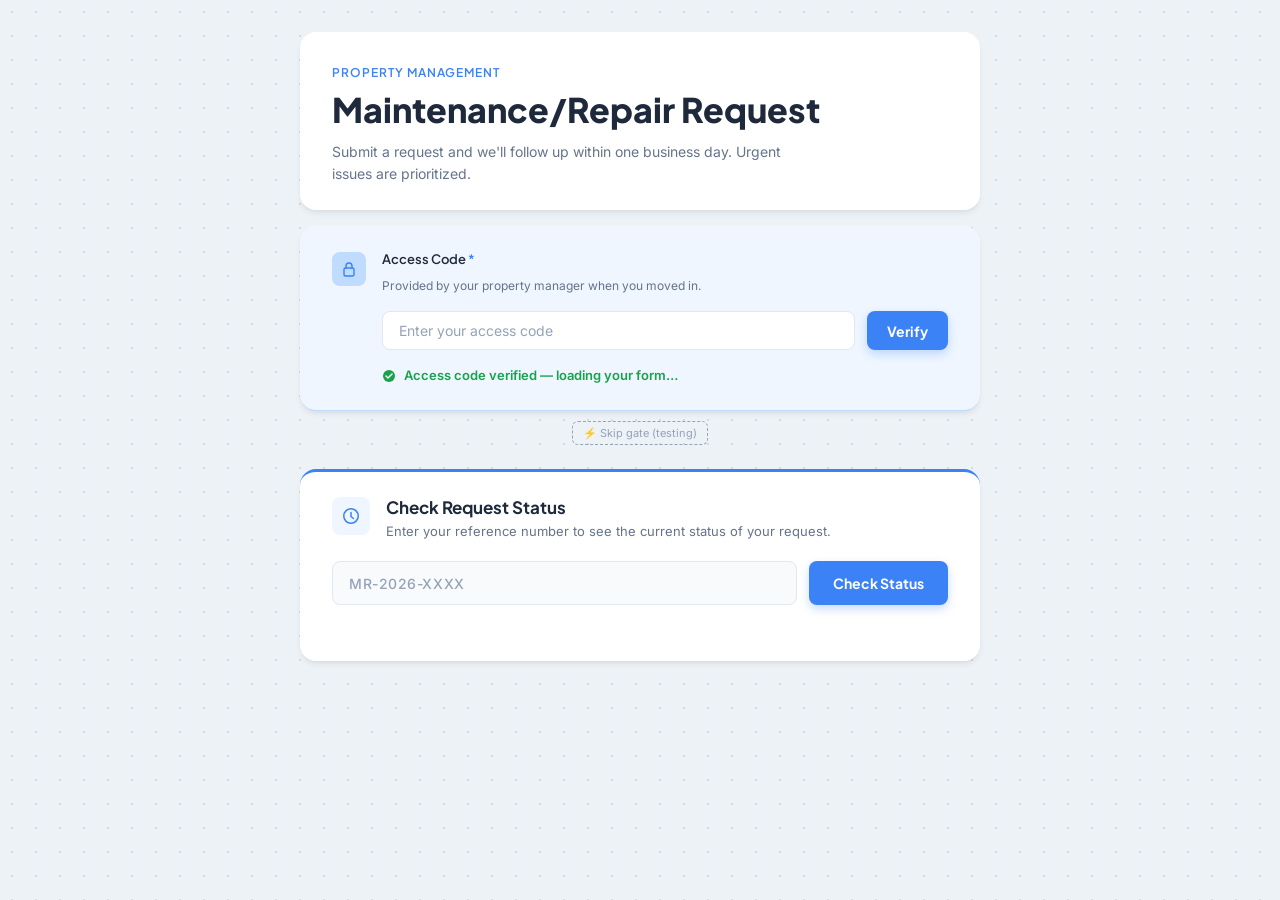
==== commit 1c168c08: "Fix title wording and Access Code section visibility - Change header title from two-line "Maintenanc" ====
--- a/index.html
+++ b/index.html
@@ -16,7 +16,7 @@
 
       <header class="form-header">
         <span class="form-header__eyebrow">Property Management</span>
-        <h1 class="form-header__title">Maintenance<br>Request</h1>
+        <h1 class="form-header__title">Maintenance/Repair Request</h1>
         <p class="form-header__subtitle">Submit a request and we'll follow up within one business day. Urgent issues are prioritized.</p>
       </header>
 
@@ -153,13 +153,23 @@
     <div id="screen2" hidden>
 
       <header class="form-header form-header--compact">
-        <span class="form-header__eyebrow">Property Management</span>
+        <button type="button" class="back-btn" id="backBtn" aria-label="Back">
+          <svg width="16" height="16" viewBox="0 0 16 16" fill="none" xmlns="http://www.w3.org/2000/svg" aria-hidden="true">
+            <path d="M10 3L5 8L10 13" stroke="currentColor" stroke-width="1.8" stroke-linecap="round" stroke-linejoin="round"/>
+          </svg>
+          Back
+        </button>
         <p class="form-header__title--compact">Maintenance Request</p>
         <div class="form-header__meta">
           <span class="ref-chip" id="refChip">MR-—</span>
           <span class="form-header__date" id="headerDate"></span>
         </div>
       </header>
+
+      <!-- Testing fill button — remove before going live -->
+      <div style="text-align:center;padding:10px 0 0">
+        <button type="button" id="testFillBtn" style="font-size:11px;padding:4px 10px;border:1px dashed #94A3B8;border-radius:6px;background:transparent;color:#94A3B8;cursor:pointer;font-family:var(--font-body)">⚡ Fill &amp; Submit (testing)</button>
+      </div>
 
       <!-- Error Banner -->
       <div class="error-banner" id="errorBanner" role="alert"></div>
@@ -351,42 +361,6 @@
           </div>
         </section>
 
-        <!-- Section 6: Photo Upload -->
-        <section class="form-section">
-          <span class="section-label"><span class="section-num">6</span> Photo <span style="font-weight:400;color:var(--ink-light);font-size:12px">(optional)</span></span>
-          <div class="field-group">
-            <div class="field">
-              <div class="drop-zone" id="dropZone">
-                <input
-                  class="drop-zone__input"
-                  type="file"
-                  id="photo"
-                  name="photo"
-                  accept="image/*,.pdf"
-                />
-                <svg class="drop-zone__icon" viewBox="0 0 32 32" fill="none" xmlns="http://www.w3.org/2000/svg">
-                  <rect x="3" y="5" width="26" height="22" rx="1" stroke="currentColor" stroke-width="1.5"/>
-                  <circle cx="11" cy="12" r="2.5" stroke="currentColor" stroke-width="1.5"/>
-                  <path d="M3 22l7-7 5 5 4-4 10 7" stroke="currentColor" stroke-width="1.5" stroke-linejoin="round"/>
-                </svg>
-                <p class="drop-zone__label">
-                  <strong>Click to upload</strong> or drag and drop<br>
-                  JPG, PNG, HEIC, PDF — max 10 MB
-                </p>
-              </div>
-
-              <div class="drop-zone__preview" id="photoPreview">
-                <svg width="16" height="16" viewBox="0 0 16 16" fill="none" xmlns="http://www.w3.org/2000/svg" style="flex-shrink:0;opacity:0.5">
-                  <rect x="1" y="1" width="14" height="14" rx="1" stroke="currentColor" stroke-width="1.2"/>
-                  <path d="M1 11l4-4 3 3 2-2 5 4" stroke="currentColor" stroke-width="1.2"/>
-                </svg>
-                <span class="drop-zone__preview-name" id="photoName"></span>
-                <button type="button" class="drop-zone__preview-remove" id="photoRemove">Remove</button>
-              </div>
-            </div>
-          </div>
-        </section>
-
         </div><!-- /.form-body -->
 
       </form>
@@ -414,6 +388,21 @@
           <p class="success-card__body">Your maintenance request has been submitted. We'll be in touch within one business day to schedule a visit or follow up with questions.</p>
           <div class="success-card__ref" id="successRef"></div>
           <div class="success-card__details" id="successDetails"></div>
+
+          <div class="drive-upload" id="driveUpload" hidden>
+            <div class="drive-upload__icon" aria-hidden="true">
+              <svg width="22" height="22" viewBox="0 0 24 24" fill="none" xmlns="http://www.w3.org/2000/svg">
+                <path d="M12 16V8M12 8L9 11M12 8L15 11" stroke="currentColor" stroke-width="2" stroke-linecap="round" stroke-linejoin="round"/>
+                <rect x="3" y="3" width="18" height="18" rx="3" stroke="currentColor" stroke-width="1.5"/>
+              </svg>
+            </div>
+            <div class="drive-upload__text">
+              <strong class="drive-upload__heading">Upload Photos &amp; Videos</strong>
+              <p class="drive-upload__hint">Add photos or video of the issue to your dedicated folder — no sign-in required.</p>
+            </div>
+            <a class="drive-upload__btn" id="driveUploadLink" href="#" target="_blank" rel="noopener noreferrer">Open Folder</a>
+          </div>
+
           <button type="button" class="new-request-btn" id="newRequestBtn">Submit another request</button>
         </div>
       </div>
--- a/style.css
+++ b/style.css
@@ -182,6 +182,23 @@
   flex-wrap: nowrap;
 }
 
+.back-btn {
+  display: inline-flex;
+  align-items: center;
+  gap: 4px;
+  background: none;
+  border: none;
+  cursor: pointer;
+  font-family: var(--font-display);
+  font-size: 13px;
+  font-weight: 600;
+  color: var(--ink-muted);
+  padding: 4px 0;
+  transition: color var(--transition);
+}
+
+.back-btn:hover { color: var(--accent); }
+
 /* ── Screen 2 slide-in ───────────────────────────────────────────── */
 #screen2:not([hidden]) {
   animation: slideUp 280ms cubic-bezier(0.4, 0, 0.2, 1) both;
@@ -429,88 +446,6 @@
   box-shadow: var(--shadow-sm);
 }
 
-/* ── File Upload Drop Zone ───────────────────────────────────────── */
-.drop-zone {
-  border: 2px dashed var(--border);
-  border-radius: var(--radius-sm);
-  padding: var(--sp-8) var(--sp-6);
-  text-align: center;
-  cursor: pointer;
-  transition: background var(--transition), border-color var(--transition);
-  position: relative;
-  background: var(--surface);
-}
-
-.drop-zone:hover,
-.drop-zone--dragover {
-  background: var(--accent-light);
-  border-color: var(--accent);
-}
-
-.drop-zone__input {
-  position: absolute;
-  inset: 0;
-  opacity: 0;
-  cursor: pointer;
-  width: 100%;
-  height: 100%;
-}
-
-.drop-zone__icon {
-  width: 36px;
-  height: 36px;
-  margin: 0 auto var(--sp-3);
-  color: var(--ink-light);
-}
-
-.drop-zone__label {
-  font-size: 13px;
-  color: var(--ink-muted);
-  line-height: 1.6;
-}
-
-.drop-zone__label strong {
-  color: var(--accent);
-  font-weight: 600;
-}
-
-.drop-zone__preview {
-  display: none;
-  align-items: center;
-  gap: var(--sp-3);
-  margin-top: var(--sp-3);
-  padding: var(--sp-3) var(--sp-4);
-  background: var(--success-light);
-  border: 1px solid #BBF7D0;
-  border-radius: var(--radius-sm);
-  text-align: left;
-}
-
-.drop-zone__preview--visible { display: flex; }
-
-.drop-zone__preview-name {
-  font-size: 13px;
-  font-weight: 500;
-  color: var(--success);
-  flex: 1;
-  overflow: hidden;
-  text-overflow: ellipsis;
-  white-space: nowrap;
-}
-
-.drop-zone__preview-remove {
-  background: none;
-  border: none;
-  cursor: pointer;
-  font-size: 12px;
-  color: var(--ink-muted);
-  padding: 0;
-  flex-shrink: 0;
-  font-weight: 500;
-}
-
-.drop-zone__preview-remove:hover { color: var(--error); }
-
 /* ── Submit Button ───────────────────────────────────────────────── */
 .form-footer {
   padding: var(--sp-6) var(--sp-8) var(--sp-8);
@@ -692,6 +627,82 @@
   background: var(--accent-light);
 }
 
+/* ── Drive Upload Block ───────────────────────────────────────── */
+.drive-upload {
+  display: flex;
+  align-items: center;
+  gap: var(--sp-4);
+  margin-top: var(--sp-6);
+  padding: var(--sp-4) var(--sp-5);
+  background: var(--accent-light);
+  border: 1.5px solid var(--accent-mid);
+  border-radius: var(--radius-md);
+}
+
+.drive-upload__icon {
+  flex-shrink: 0;
+  width: 40px;
+  height: 40px;
+  display: flex;
+  align-items: center;
+  justify-content: center;
+  background: var(--accent);
+  color: #fff;
+  border-radius: var(--radius-sm);
+}
+
+.drive-upload__text {
+  flex: 1;
+  min-width: 0;
+}
+
+.drive-upload__heading {
+  display: block;
+  font-family: var(--font-display);
+  font-size: 14px;
+  font-weight: 700;
+  color: var(--ink);
+  margin-bottom: 2px;
+}
+
+.drive-upload__hint {
+  font-size: 12px;
+  color: var(--ink-muted);
+  margin: 0;
+  line-height: 1.4;
+}
+
+.drive-upload__btn {
+  flex-shrink: 0;
+  display: inline-flex;
+  align-items: center;
+  padding: 8px 16px;
+  background: var(--accent);
+  color: #fff;
+  font-family: var(--font-display);
+  font-size: 13px;
+  font-weight: 600;
+  border-radius: var(--radius-sm);
+  text-decoration: none;
+  white-space: nowrap;
+  transition: background var(--transition);
+}
+
+.drive-upload__btn:hover {
+  background: var(--accent-hover);
+}
+
+@media (max-width: 480px) {
+  .drive-upload {
+    flex-direction: column;
+    align-items: flex-start;
+  }
+  .drive-upload__btn {
+    width: 100%;
+    justify-content: center;
+  }
+}
+
 /* ── Form slide-out on success ───────────────────────────────────── */
 @keyframes fadeSlideOut {
   to { opacity: 0; transform: translateY(-12px); pointer-events: none; }
@@ -705,6 +716,9 @@
 .access-gate {
   background: var(--accent-light);
   border-bottom: 1px solid var(--accent-mid) !important;
+  border-radius: var(--radius-lg);
+  box-shadow: var(--shadow);
+  margin-bottom: var(--sp-4);
 }
 
 .access-gate--verified {
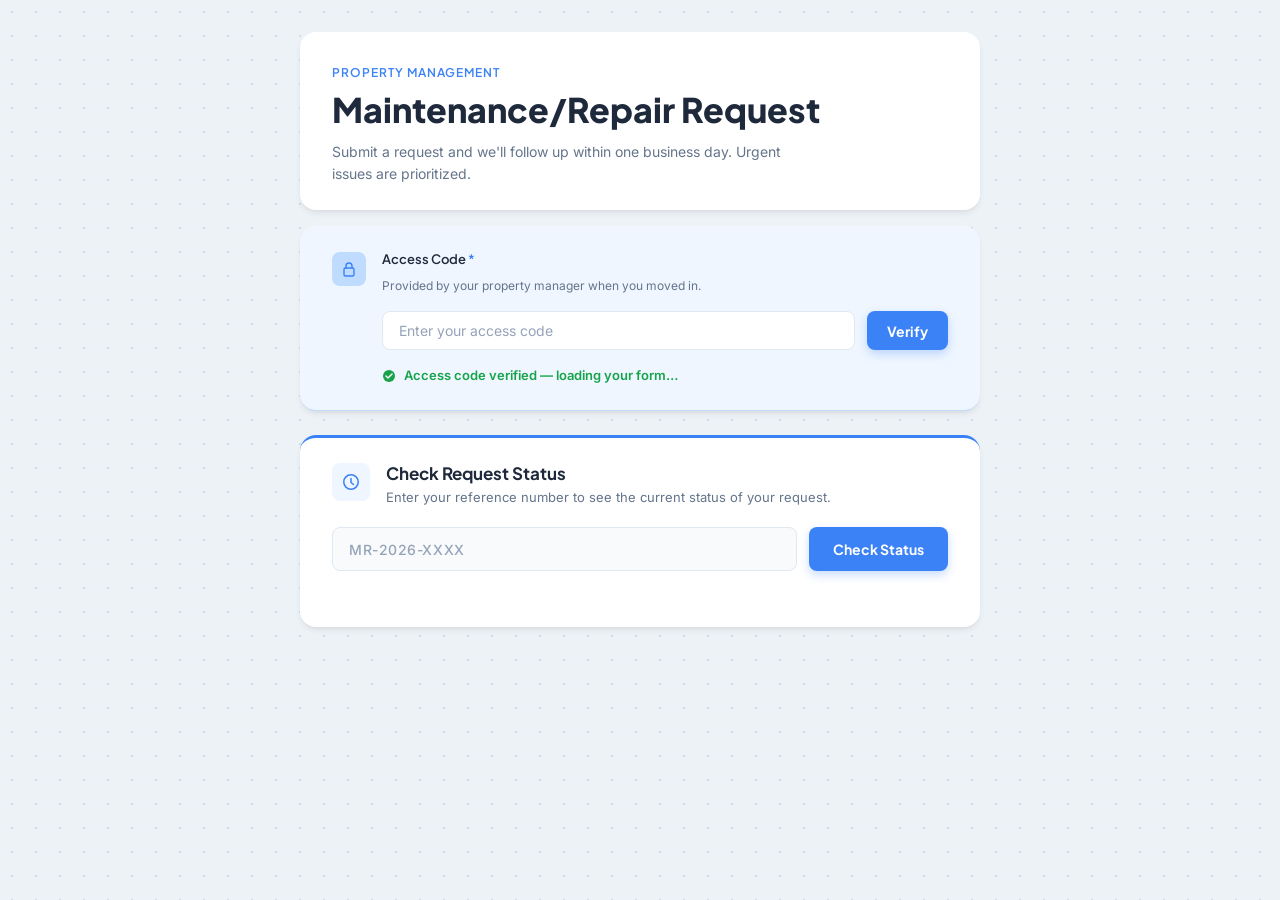
==== commit f845b282: "Wire production n8n webhooks and remove test buttons - Update all 3 webhook URLs in config.js to pro" ====
--- a/index.html
+++ b/index.html
@@ -61,10 +61,6 @@
         </div>
       </section>
 
-      <!-- Testing bypass button — remove before going live -->
-      <div style="text-align:center;margin-top:-8px;margin-bottom:4px">
-        <button type="button" id="testSkipBtn" style="font-size:11px;padding:4px 10px;border:1px dashed #94A3B8;border-radius:6px;background:transparent;color:#94A3B8;cursor:pointer;font-family:var(--font-body)">⚡ Skip gate (testing)</button>
-      </div>
 
       <!-- Status Checker -->
       <section class="status-checker" id="statusChecker" aria-label="Check request status">
@@ -166,10 +162,6 @@
         </div>
       </header>
 
-      <!-- Testing fill button — remove before going live -->
-      <div style="text-align:center;padding:10px 0 0">
-        <button type="button" id="testFillBtn" style="font-size:11px;padding:4px 10px;border:1px dashed #94A3B8;border-radius:6px;background:transparent;color:#94A3B8;cursor:pointer;font-family:var(--font-body)">⚡ Fill &amp; Submit (testing)</button>
-      </div>
 
       <!-- Error Banner -->
       <div class="error-banner" id="errorBanner" role="alert"></div>
@@ -191,18 +183,12 @@
 
         <div class="form-body" id="formBody">
 
-        <!-- Section 1: Property + Urgency -->
+        <!-- Section 1: Priority -->
         <section class="form-section" id="section1">
-          <span class="section-label"><span class="section-num">1</span> <span class="section-title">Property &amp; Priority</span></span>
+          <span class="section-label"><span class="section-num">1</span> <span class="section-title">Priority</span></span>
           <div class="field-group">
 
-            <div class="field" id="propertyField">
-              <label class="field__label field__label--required" for="property">Property</label>
-              <select class="field__select" id="property" name="property" required>
-                <option value="" disabled selected>Select your unit</option>
-              </select>
-              <span class="field__error" id="property-error">Please select a property.</span>
-            </div>
+            <input type="hidden" id="property" name="property">
 
             <div class="field">
               <span class="field__label field__label--required">Urgency</span>
@@ -240,6 +226,16 @@
                 </select>
                 <span class="field__error" id="locationInUnit-error">Please select a location.</span>
               </div>
+            </div>
+
+            <div class="field">
+              <span class="field__label">Has this issue happened before?</span>
+              <div class="urgency-control" role="group" aria-label="Recurring issue">
+                <div class="urgency-control__slider" id="recurringSlider"></div>
+                <button type="button" class="urgency-btn" data-value="urgent" data-recurring="yes" aria-pressed="false">Yes</button>
+                <button type="button" class="urgency-btn" data-value="normal" data-recurring="no" aria-pressed="true">No</button>
+              </div>
+              <input type="hidden" id="recurringIssue" name="recurringIssue" value="no">
             </div>
 
           </div>
@@ -345,6 +341,18 @@
             </div>
 
             <div class="field">
+              <label class="field__label" for="entryInstructions">Entry instructions</label>
+              <p class="access-gate__hint">e.g. key under mat, dog in unit — call first, building code is 1234</p>
+              <input
+                class="field__input"
+                type="text"
+                id="entryInstructions"
+                name="entryInstructions"
+                placeholder="Any special instructions for the technician?"
+              />
+            </div>
+
+            <div class="field">
               <label class="field__label" for="preferredDays">Preferred days</label>
               <div class="days-control" role="group" aria-label="Preferred days">
                 <button type="button" class="day-btn" data-value="Mon" aria-pressed="false">Mon</button>
